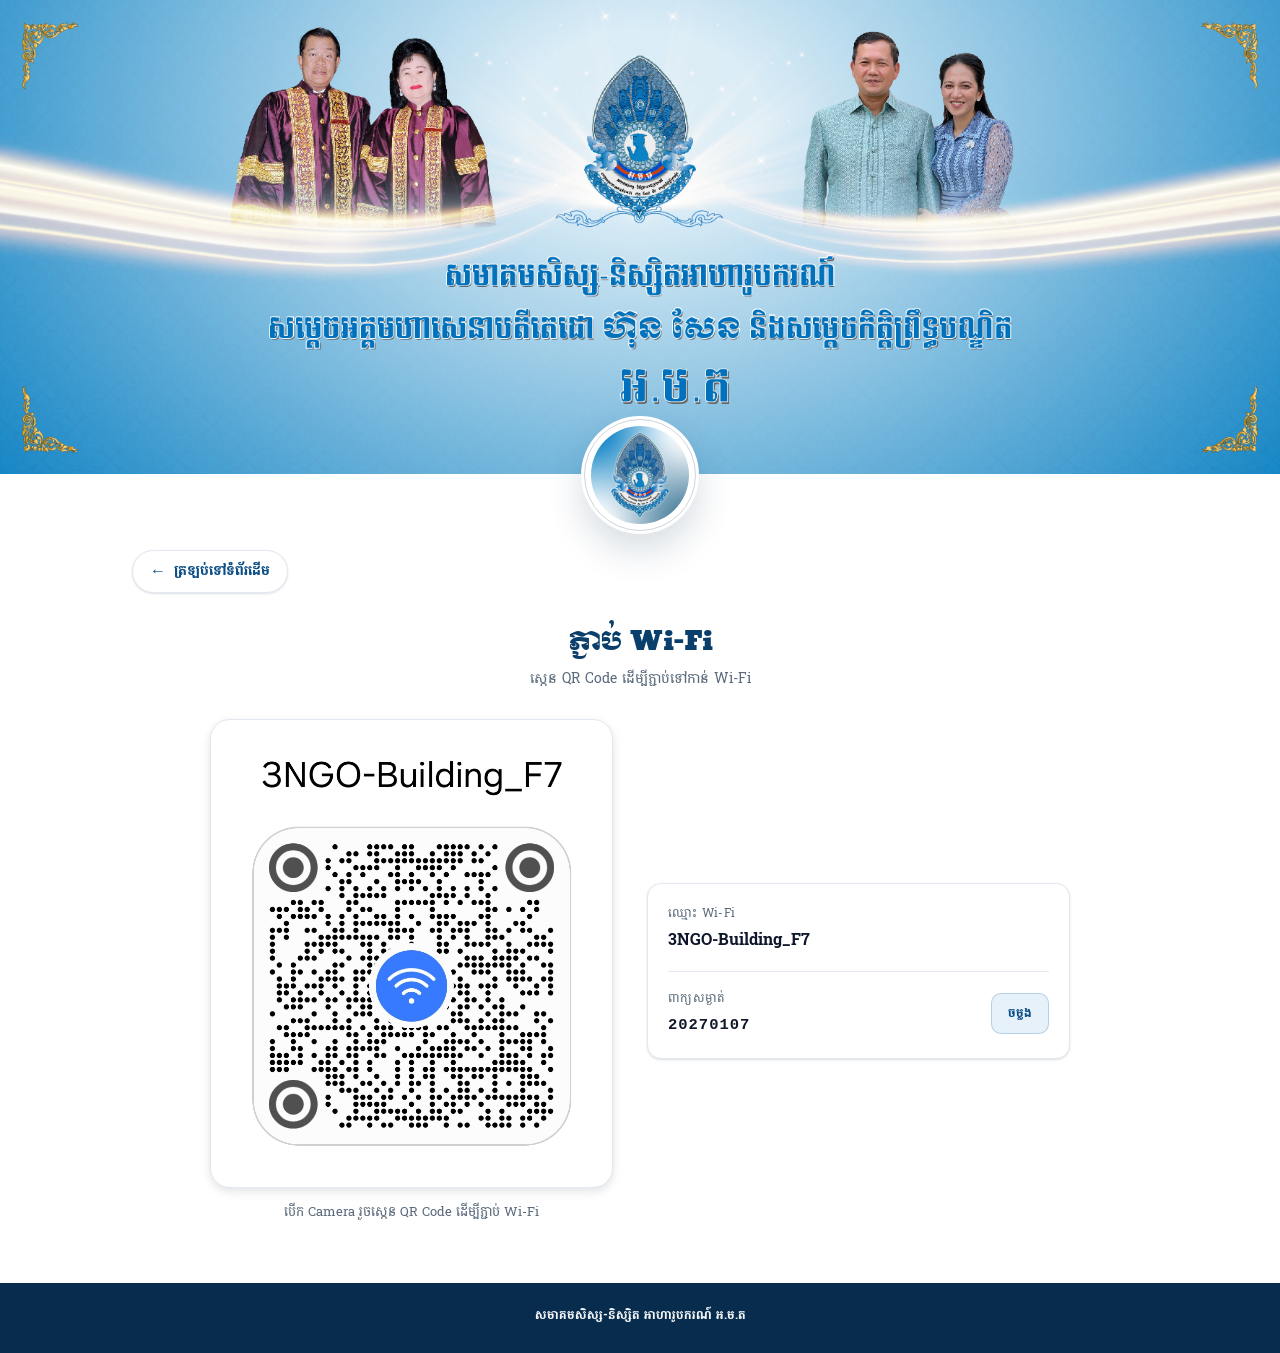
==== wifi.html @ 11e7c5ca "first commit" ====
<!DOCTYPE html>
<html lang="km">

<head>
    <meta charset="UTF-8">
    <meta name="viewport" content="width=device-width, initial-scale=1.0">
    <meta name="theme-color" content="#0D4F87">
    <meta name="description" content="ចូលភ្ជាប់ Wi-Fi តាមរយៈ QR Code | អ.ម.ត">
    <title>ភ្ជាប់ Wi-Fi | អ.ម.ត</title>

    <link rel="preconnect" href="https://fonts.googleapis.com">
    <link rel="preconnect" href="https://fonts.gstatic.com" crossorigin>
    <link href="https://fonts.googleapis.com/css2?family=Moul&display=swap" rel="stylesheet">
    <link href="https://fonts.googleapis.com/css2?family=Suwannaphum:wght@300;400;700&display=swap" rel="stylesheet">

    <link rel="stylesheet" href="style.css">
</head>

<body>

    <main class="app">

        <div class="website-container">

            <header class="cover-header">

                <div class="cover-image">
                    <img src="Images/Amt_Cover.jpg" alt="AMT Cover">
                </div>

                <div class="logo-container">
                    <img src="Images/LogoAMT.jpg" alt="AMT Logo" class="amt-logo">
                </div>

            </header>

            <section class="wifi-content">

                <a href="index.html" class="back-button">
                    <span class="back-arrow" aria-hidden="true">←</span>
                    <span>ត្រឡប់ទៅទំព័រដើម</span>
                </a>

                <div class="wifi-header">

                    <h1>ភ្ជាប់ Wi-Fi</h1>

                    <p>ស្កេន QR Code ដើម្បីភ្ជាប់ទៅកាន់ Wi-Fi</p>

                </div>

                <div class="wifi-grid">

                    <div class="qr-section">

                        <div class="qr-card">
                            <img src="Images/WiFi-QR.png" alt="Wi-Fi QR Code" class="qr-image">
                        </div>

                        <p class="qr-instruction">
                            បើក Camera រួចស្កេន QR Code
                            ដើម្បីភ្ជាប់ Wi-Fi
                        </p>

                    </div>

                    <div class="wifi-info-card">

                        <div class="wifi-info">

                            <div>
                                <span class="info-label">ឈ្មោះ Wi-Fi</span>
                                <strong class="wifi-value" id="wifi-name"></strong>
                            </div>

                        </div>

                        <div class="divider"></div>

                        <div class="wifi-info">

                            <div>
                                <span class="info-label">ពាក្យសម្ងាត់</span>
                                <strong class="wifi-value password" id="wifi-password"></strong>
                            </div>

                            <button type="button" id="copy-button" class="copy-button">
                                <span id="copy-text">ចម្លង</span>
                            </button>

                        </div>

                    </div>

                </div>

            </section>

            <footer class="footer">
                <p><strong>សមាគមសិស្ស-និស្សិត អាហារូបករណ៍ អ.ម.ត</strong></p>
            </footer>

        </div>

    </main>

    <script src="script.js"></script>

</body>

</html>
---- style.css ----
:root {
  --primary-900:  #072C4E;
  --primary-800:  #0B3F6B;
  --primary-700:  #0D4F87;
  --primary-600:  #115C9B;
  --primary-500:  #1B6FB1;
  --primary-400:  #3D8AC8;
  --primary-100:  #E7F1FA;

  --ink:          #0F172A;
  --ink-soft:     #334155;
  --muted:        #5B6B7C;
  --border:       #E2E8F0;
  --surface:      #FFFFFF;

  --page-bg:      #EEF2F7;
  --success:      #15803D;
  --success-bg:   #E8F7EE;

  --brand-facebook:  #1877F2;
  --brand-tiktok:    #0B0B0F;
  --brand-youtube:   #FF0000;
  --brand-instagram: linear-gradient(45deg, #F58529, #DD2A7B, #8134AF);
  --brand-telegram:  #229ED9;

  --radius-sm:    10px;
  --radius-md:    14px;
  --radius-lg:    20px;
  --radius-pill:  999px;

  --shadow-sm:    0 1px 2px rgba(15, 23, 42, 0.06),
                  0 1px 3px rgba(15, 23, 42, 0.08);
  --shadow-md:    0 4px 12px rgba(15, 23, 42, 0.08),
                  0 2px 6px rgba(15, 23, 42, 0.05);
  --shadow-lg:    0 16px 36px rgba(7, 44, 78, 0.16);

  --ease:         cubic-bezier(0.22, 1, 0.36, 1);
}

*,
*::before,
*::after {
  box-sizing: border-box;
  margin: 0;
  padding: 0;
}

html {
  -webkit-text-size-adjust: 100%;
  scroll-behavior: smooth;
}

body {
  min-height: 100vh;
  background:
    radial-gradient(circle at 15% 0%, #F7FAFD 0%, var(--page-bg) 55%),
    var(--page-bg);
  color: var(--ink);
  font-family: "Suwannaphum", serif;
  font-size: 15px;
  line-height: 1.7;
  -webkit-font-smoothing: antialiased;
}

img {
  display: block;
  max-width: 100%;
}

a {
  text-decoration: none;
  color: inherit;
}

button {
  font: inherit;
}

.app {
  width: 100%;
  min-height: 100vh;
}

.website-container {
  display: flex;
  flex-direction: column;
  width: 100%;
  min-height: 100vh;
  margin: 0 auto;
  background: var(--surface);
}

.cover-header {
  position: relative;
  flex-shrink: 0;
}

.cover-image {
  position: relative;
  width: 100%;
  overflow: hidden;
  background:
    linear-gradient(135deg, var(--primary-900) 0%, var(--primary-600) 100%);
}

.cover-image img {
  display: block;
  width: 100%;
  height: auto;
}

.logo-container {
  position: absolute;
  z-index: 5;
  left: 50%;
  bottom: var(--logo-offset, -50px);
  transform: translateX(-50%);
  width: 96px;
  height: 96px;
  padding: 7px;
  display: flex;
  align-items: center;
  justify-content: center;
  background: var(--surface);
  border: 3px solid rgba(255, 255, 255, 0.9);
  border-radius: 50%;
  box-shadow: var(--shadow-lg);
}

.logo-container::after {
  content: "";
  position: absolute;
  inset: 0;
  border-radius: 50%;
  border: 1px solid rgba(7, 44, 78, 0.2);
}

.amt-logo {
  width: 100%;
  height: 100%;
  object-fit: contain;
  border-radius: 50%;
}

.home-content,
.wifi-content {
  position: relative;
  z-index: 1;
  flex: 1;
  width: 100%;
  max-width: 1080px;
  margin: 0 auto;
  padding: 62px 18px 44px;
}

.page-heading {
  max-width: 640px;
  margin: 0 auto 36px;
  text-align: center;
}

.page-heading h1 {
  margin-bottom: 10px;
  color: var(--primary-800);
  font-family: "Moul", serif;
  font-size: clamp(20px, 4.5vw, 32px);
  font-weight: 400;
  line-height: 1.7;
}

.page-heading p {
  color: var(--muted);
  font-size: clamp(13px, 3vw, 15px);
}

.page-heading::after {
  content: "";
  display: block;
  width: 56px;
  height: 4px;
  margin: 18px auto 0;
  border-radius: var(--radius-pill);
  background: linear-gradient(90deg, var(--primary-500), var(--primary-400));
}

.quick-access {
  display: grid;
  grid-template-columns: 1fr;
  gap: 14px;
  max-width: 640px;
  margin: 0 auto;
}

.quick-button {
  position: relative;
  display: flex;
  align-items: center;
  width: 100%;
  padding: 17px 19px;
  background: var(--surface);
  border: 1px solid var(--border);
  border-radius: var(--radius-md);
  box-shadow: var(--shadow-sm);
  transition:
    transform 0.22s var(--ease),
    box-shadow 0.22s var(--ease),
    border-color 0.22s var(--ease);
  overflow: hidden;
}

.quick-button::before {
  content: "";
  position: absolute;
  left: 0;
  top: 0;
  bottom: 0;
  width: 4px;
  background: linear-gradient(180deg, var(--primary-400), var(--primary-700));
  transform: scaleY(0);
  transform-origin: bottom;
  transition: transform 0.28s var(--ease);
}

.quick-button::after {
  content: "";
  position: absolute;
  right: -60px;
  top: -60px;
  width: 130px;
  height: 130px;
  border-radius: 50%;
  background: radial-gradient(circle, rgba(29, 111, 177, 0.1) 0%, transparent 70%);
  transition: transform 0.3s var(--ease);
}

.quick-button:hover {
  transform: translateY(-3px);
  border-color: rgba(29, 111, 177, 0.3);
  box-shadow: var(--shadow-lg);
}

.quick-button:hover::before {
  transform: scaleY(1);
}

.quick-button:hover::after {
  transform: scale(1.6);
}

.quick-button:active {
  transform: translateY(-1px) scale(0.99);
}

.quick-button:focus-visible {
  outline: 3px solid rgba(29, 111, 177, 0.45);
  outline-offset: 2px;
}

.button-icon {
  position: relative;
  z-index: 1;
  flex-shrink: 0;
  width: 52px;
  height: 52px;
  display: flex;
  align-items: center;
  justify-content: center;
  margin-right: 15px;
  border-radius: 14px;
  background: linear-gradient(135deg, var(--primary-100), #D6EAFA);
  color: var(--primary-700);
  box-shadow: inset 0 0 0 1px rgba(13, 79, 135, 0.08);
  transition: background 0.25s var(--ease), color 0.25s var(--ease);
}

.quick-button:hover .button-icon {
  background: linear-gradient(135deg, var(--primary-600), var(--primary-500));
  color: var(--surface);
}

.button-content {
  position: relative;
  z-index: 1;
  flex: 1;
  min-width: 0;
}

.button-content h2 {
  color: var(--ink);
  font-size: 17px;
  font-weight: 700;
  line-height: 1.5;
}

.button-content p {
  margin-top: 2px;
  color: var(--muted);
  font-size: 12.5px;
  line-height: 1.6;
}

.button-arrow {
  position: relative;
  z-index: 1;
  flex-shrink: 0;
  margin-left: 10px;
  color: #B6C2D0;
  font-family: Arial, sans-serif;
  font-size: 22px;
  line-height: 1;
  transition: color 0.22s var(--ease), transform 0.22s var(--ease);
}

.quick-button:hover .button-arrow {
  color: var(--primary-500);
  transform: translateX(4px);
}

.social-section {
  max-width: 640px;
  margin: 38px auto 0;
  padding-top: 30px;
  border-top: 1px solid var(--border);
  text-align: center;
}

.social-label {
  margin-bottom: 16px;
  color: var(--muted);
  font-size: 13px;
}

.social-row {
  display: flex;
  align-items: center;
  justify-content: center;
  gap: 14px;
}

.social-link {
  width: 46px;
  height: 46px;
  display: flex;
  align-items: center;
  justify-content: center;
  border-radius: 50%;
  background: var(--surface);
  border: 1px solid var(--border);
  color: var(--muted);
  box-shadow: var(--shadow-sm);
  transition:
    transform 0.22s var(--ease),
    color 0.22s var(--ease),
    box-shadow 0.22s var(--ease),
    border-color 0.22s var(--ease);
}

.social-link:hover {
  transform: translateY(-4px) scale(1.06);
  color: var(--surface);
  border-color: transparent;
  box-shadow: var(--shadow-md);
}

.social-link:active {
  transform: translateY(-1px) scale(1);
}

.social-link:focus-visible {
  outline: 3px solid rgba(29, 111, 177, 0.45);
  outline-offset: 2px;
}

.social-link.facebook:hover {
  background: var(--brand-facebook);
}

.social-link.tiktok:hover {
  background: var(--brand-tiktok);
}

.social-link.youtube:hover {
  background: var(--brand-youtube);
}

.social-link.instagram:hover {
  background: var(--brand-instagram);
}

.social-link.telegram:hover {
  background: var(--brand-telegram);
}

.back-button {
  display: inline-flex;
  align-items: center;
  gap: 8px;
  margin-bottom: 28px;
  padding: 9px 17px;
  color: var(--primary-700);
  background: var(--surface);
  border: 1px solid var(--border);
  border-radius: var(--radius-pill);
  box-shadow: var(--shadow-sm);
  font-size: 13.5px;
  font-weight: 700;
  transition: background 0.2s var(--ease), transform 0.2s var(--ease);
}

.back-button:hover {
  background: var(--primary-100);
  transform: translateX(-2px);
}

.back-button:focus-visible {
  outline: 3px solid rgba(29, 111, 177, 0.45);
  outline-offset: 2px;
}

.back-button .back-arrow {
  font-family: Arial, sans-serif;
  font-size: 16px;
  line-height: 1;
}

.wifi-header {
  margin-bottom: 28px;
  text-align: center;
}

.wifi-header h1 {
  color: var(--primary-800);
  font-family: "Moul", serif;
  font-size: clamp(19px, 4vw, 26px);
  font-weight: 400;
  line-height: 1.6;
}

.wifi-header p {
  margin-top: 6px;
  color: var(--muted);
  font-size: 13.5px;
}

.wifi-grid {
  display: grid;
  grid-template-columns: 1fr;
  gap: 26px;
  align-items: start;
  max-width: 640px;
  margin: 0 auto;
}

.qr-section {
  display: flex;
  flex-direction: column;
  align-items: center;
  text-align: center;
}

.qr-card {
  padding: 16px;
  background: var(--surface);
  border: 1px solid var(--border);
  border-radius: var(--radius-lg);
  box-shadow: var(--shadow-md);
}

.qr-image {
  display: block;
  width: 100%;
  height: auto;
}

.qr-instruction {
  max-width: 300px;
  margin-top: 14px;
  color: var(--muted);
  font-size: 12.5px;
  line-height: 1.7;
}

.wifi-info-card {
  width: 100%;
  max-width: 520px;
  margin: 0 auto;
  padding: 20px;
  background: var(--surface);
  border: 1px solid var(--border);
  border-radius: var(--radius-md);
  box-shadow: var(--shadow-sm);
}

.wifi-info {
  display: flex;
  align-items: center;
  justify-content: space-between;
  gap: 12px;
}

.info-label {
  display: block;
  margin-bottom: 4px;
  color: var(--muted);
  font-size: 11.5px;
  letter-spacing: 0.03em;
}

.wifi-value {
  display: block;
  color: var(--ink);
  font-size: 15.5px;
  font-weight: 700;
  word-break: break-word;
}

.password {
  font-family: "SFMono-Regular", Consolas, "Liberation Mono", Menlo, monospace;
  letter-spacing: 1px;
}

.divider {
  width: 100%;
  height: 1px;
  margin: 17px 0;
  background: var(--border);
}

.copy-button {
  flex-shrink: 0;
  padding: 9px 16px;
  border: 1px solid rgba(29, 111, 177, 0.25);
  border-radius: var(--radius-sm);
  background: var(--primary-100);
  color: var(--primary-700);
  font-size: 12px;
  font-weight: 700;
  cursor: pointer;
  transition: background 0.2s var(--ease), transform 0.2s var(--ease);
}

.copy-button:hover {
  background: #D9ECFB;
  transform: translateY(-1px);
}

.copy-button:active {
  transform: translateY(0);
}

.copy-button:focus-visible {
  outline: 3px solid rgba(29, 111, 177, 0.45);
  outline-offset: 2px;
}

.copy-button.copied {
  background: var(--success-bg);
  border-color: rgba(21, 128, 61, 0.3);
  color: var(--success);
}

.footer {
  flex-shrink: 0;
  padding: 22px 18px 28px;
  background: var(--primary-900);
  text-align: center;
}

.footer p {
  max-width: 1080px;
  margin: 0 auto;
  color: rgba(255, 255, 255, 0.72);
  font-size: 12px;
  line-height: 1.7;
}

.footer p strong {
  color: rgba(255, 255, 255, 0.95);
}

@media (prefers-reduced-motion: reduce) {
  *,
  *::before,
  *::after {
    animation-duration: 0.01ms !important;
    transition-duration: 0.01ms !important;
    scroll-behavior: auto !important;
  }
}

@media (min-width: 600px) {
  .website-container {
    box-shadow: 0 0 60px rgba(7, 44, 78, 0.08);
  }

  .logo-container {
    width: 108px;
    height: 108px;
    --logo-offset: -55px;
  }

  .home-content,
  .wifi-content {
    padding: 68px 26px 50px;
  }

  .page-heading {
    margin-bottom: 42px;
  }

  .social-link {
    width: 50px;
    height: 50px;
  }
}

@media (min-width: 920px) {
  .logo-container {
    width: 118px;
    height: 118px;
    --logo-offset: -60px;
  }

  .home-content,
  .wifi-content {
    padding: 76px 32px 60px;
  }

  .quick-access {
    grid-template-columns: repeat(3, 1fr);
    max-width: 1080px;
    gap: 22px;
  }

  .quick-button {
    flex-direction: column;
    align-items: center;
    text-align: center;
    padding: 32px 24px 28px;
    border-radius: var(--radius-lg);
  }

  .quick-button::before {
    left: 0;
    right: 0;
    top: 0;
    bottom: auto;
    width: auto;
    height: 4px;
    transform: scaleX(0);
    transform-origin: left;
  }

  .quick-button:hover::before {
    transform: scaleX(1);
  }

  .button-icon {
    width: 64px;
    height: 64px;
    margin: 0 0 18px;
    border-radius: 18px;
  }

  .button-content h2 {
    font-size: 18px;
  }

  .button-content p {
    font-size: 12.5px;
  }

  .button-arrow {
    position: absolute;
    top: 22px;
    right: 20px;
    margin: 0;
  }

  .social-section {
    margin-top: 46px;
  }

  .social-label {
    margin-bottom: 18px;
    font-size: 13.5px;
  }

  .wifi-grid {
    grid-template-columns: minmax(0, 1fr) minmax(0, 1.05fr);
    gap: 34px;
    max-width: 860px;
    align-items: center;
  }

  .qr-card {
    padding: 22px;
  }

  .wifi-info-card {
    max-width: none;
  }
}
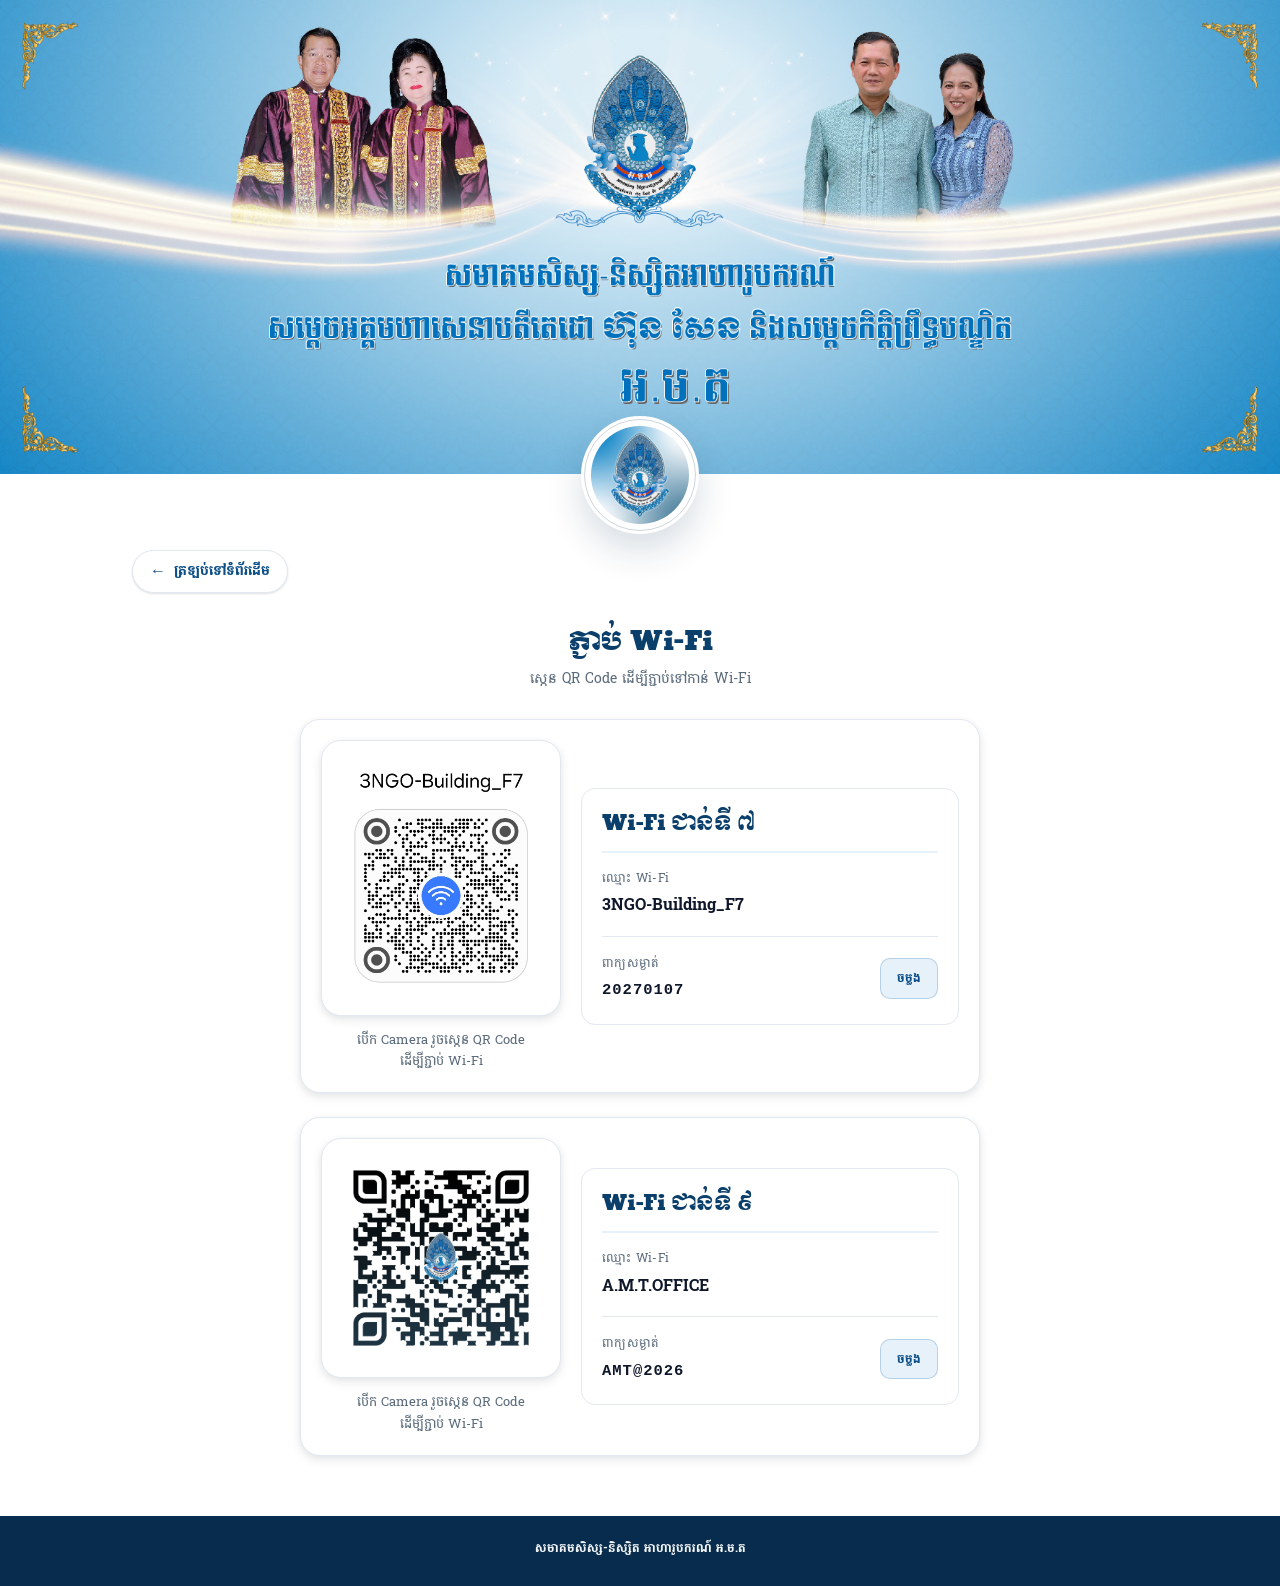
==== commit 8a086e4f: "Add wifi floor 9" ====
--- a/wifi.html
+++ b/wifi.html
@@ -49,50 +49,7 @@
 
                 </div>
 
-                <div class="wifi-grid">
-
-                    <div class="qr-section">
-
-                        <div class="qr-card">
-                            <img src="Images/WiFi-QR.png" alt="Wi-Fi QR Code" class="qr-image">
-                        </div>
-
-                        <p class="qr-instruction">
-                            បើក Camera រួចស្កេន QR Code
-                            ដើម្បីភ្ជាប់ Wi-Fi
-                        </p>
-
-                    </div>
-
-                    <div class="wifi-info-card">
-
-                        <div class="wifi-info">
-
-                            <div>
-                                <span class="info-label">ឈ្មោះ Wi-Fi</span>
-                                <strong class="wifi-value" id="wifi-name"></strong>
-                            </div>
-
-                        </div>
-
-                        <div class="divider"></div>
-
-                        <div class="wifi-info">
-
-                            <div>
-                                <span class="info-label">ពាក្យសម្ងាត់</span>
-                                <strong class="wifi-value password" id="wifi-password"></strong>
-                            </div>
-
-                            <button type="button" id="copy-button" class="copy-button">
-                                <span id="copy-text">ចម្លង</span>
-                            </button>
-
-                        </div>
-
-                    </div>
-
-                </div>
+                <div class="wifi-list" id="wifi-list"></div>
 
             </section>
 
--- a/style.css
+++ b/style.css
@@ -76,6 +76,27 @@
   font: inherit;
 }
 
+@keyframes fadeUp {
+  from {
+    opacity: 0;
+    transform: translateY(14px);
+  }
+  to {
+    opacity: 1;
+    transform: translateY(0);
+  }
+}
+
+@keyframes logoPulse {
+  0%,
+  100% {
+    transform: translateX(-50%) scale(1);
+  }
+  50% {
+    transform: translateX(-50%) scale(1.05);
+  }
+}
+
 .app {
   width: 100%;
   min-height: 100vh;
@@ -93,6 +114,7 @@
 .cover-header {
   position: relative;
   flex-shrink: 0;
+  animation: fadeUp 0.4s var(--ease) backwards;
 }
 
 .cover-image {
@@ -125,6 +147,7 @@
   border: 3px solid rgba(255, 255, 255, 0.9);
   border-radius: 50%;
   box-shadow: var(--shadow-lg);
+  animation: logoPulse 5s ease-in-out 0.6s infinite;
 }
 
 .logo-container::after {
@@ -151,6 +174,7 @@
   max-width: 1080px;
   margin: 0 auto;
   padding: 62px 18px 44px;
+  animation: fadeUp 0.5s var(--ease) 0.12s backwards;
 }
 
 .page-heading {
@@ -189,6 +213,18 @@
   gap: 14px;
   max-width: 640px;
   margin: 0 auto;
+}
+
+.quick-button:nth-child(1) {
+  animation: fadeUp 0.4s var(--ease) 0.24s backwards;
+}
+
+.quick-button:nth-child(2) {
+  animation: fadeUp 0.4s var(--ease) 0.34s backwards;
+}
+
+.quick-button:nth-child(3) {
+  animation: fadeUp 0.4s var(--ease) 0.44s backwards;
 }
 
 .quick-button {
@@ -451,6 +487,61 @@
   margin: 0 auto;
 }
 
+.wifi-list {
+  display: grid;
+  grid-template-columns: 1fr;
+  gap: 24px;
+  max-width: 680px;
+  margin: 0 auto;
+}
+
+.wifi-network-card {
+  display: grid;
+  grid-template-columns: 1fr;
+  gap: 20px;
+  padding: 20px;
+  background: var(--surface);
+  border: 1px solid var(--border);
+  border-radius: var(--radius-lg);
+  box-shadow: var(--shadow-md);
+}
+
+.wifi-network-card:nth-child(1) {
+  animation: fadeUp 0.4s var(--ease) 0.24s backwards;
+}
+
+.wifi-network-card:nth-child(2) {
+  animation: fadeUp 0.4s var(--ease) 0.36s backwards;
+}
+
+.wifi-network-card .qr-section {
+  align-self: center;
+}
+
+.wifi-network-card .qr-card {
+  width: min(100%, 240px);
+  margin: 0 auto;
+}
+
+.wifi-network-card .wifi-info-card {
+  max-width: none;
+  margin: 0;
+  box-shadow: none;
+}
+
+@media (min-width: 640px) {
+
+  .wifi-network-card {
+    grid-template-columns: minmax(0, 240px) minmax(0, 1fr);
+    align-items: center;
+  }
+
+  .wifi-network-card .qr-card {
+    width: 100%;
+  }
+
+}
+
 .qr-section {
   display: flex;
   flex-direction: column;
@@ -559,11 +650,71 @@
   color: var(--success);
 }
 
+.wifi-network-title {
+  margin-bottom: 16px;
+  padding-bottom: 12px;
+  color: var(--primary-800);
+  font-family: "Moul", serif;
+  font-size: clamp(16px, 3.5vw, 20px);
+  font-weight: 400;
+  line-height: 1.5;
+  border-bottom: 2px solid var(--primary-100);
+}
+
+.qr-placeholder {
+  display: flex;
+  flex-direction: column;
+  align-items: center;
+  justify-content: center;
+  gap: 10px;
+  width: min(100%, 240px);
+  margin: 0 auto;
+  padding: 40px 20px;
+  min-height: 240px;
+  background:
+    repeating-linear-gradient(45deg, var(--primary-100) 0 12px, transparent 12px 24px),
+    var(--surface);
+  border: 2px dashed rgba(13, 79, 135, 0.4);
+  border-radius: var(--radius-lg);
+  text-align: center;
+}
+
+.qr-placeholder-icon {
+  display: flex;
+  align-items: center;
+  justify-content: center;
+  width: 52px;
+  height: 52px;
+  border-radius: 50%;
+  background: var(--surface);
+  color: var(--primary-500);
+  font-family: Arial, sans-serif;
+  font-size: 26px;
+  box-shadow: var(--shadow-sm);
+}
+
+.qr-placeholder-text {
+  color: var(--primary-700);
+  font-size: 13.5px;
+  font-weight: 700;
+  line-height: 1.7;
+}
+
+@media (min-width: 640px) {
+
+  .qr-placeholder,
+  .wifi-network-card .qr-card {
+    width: 100%;
+  }
+
+}
+
 .footer {
   flex-shrink: 0;
   padding: 22px 18px 28px;
   background: var(--primary-900);
   text-align: center;
+  animation: fadeUp 0.4s var(--ease) 0.2s backwards;
 }
 
 .footer p {
